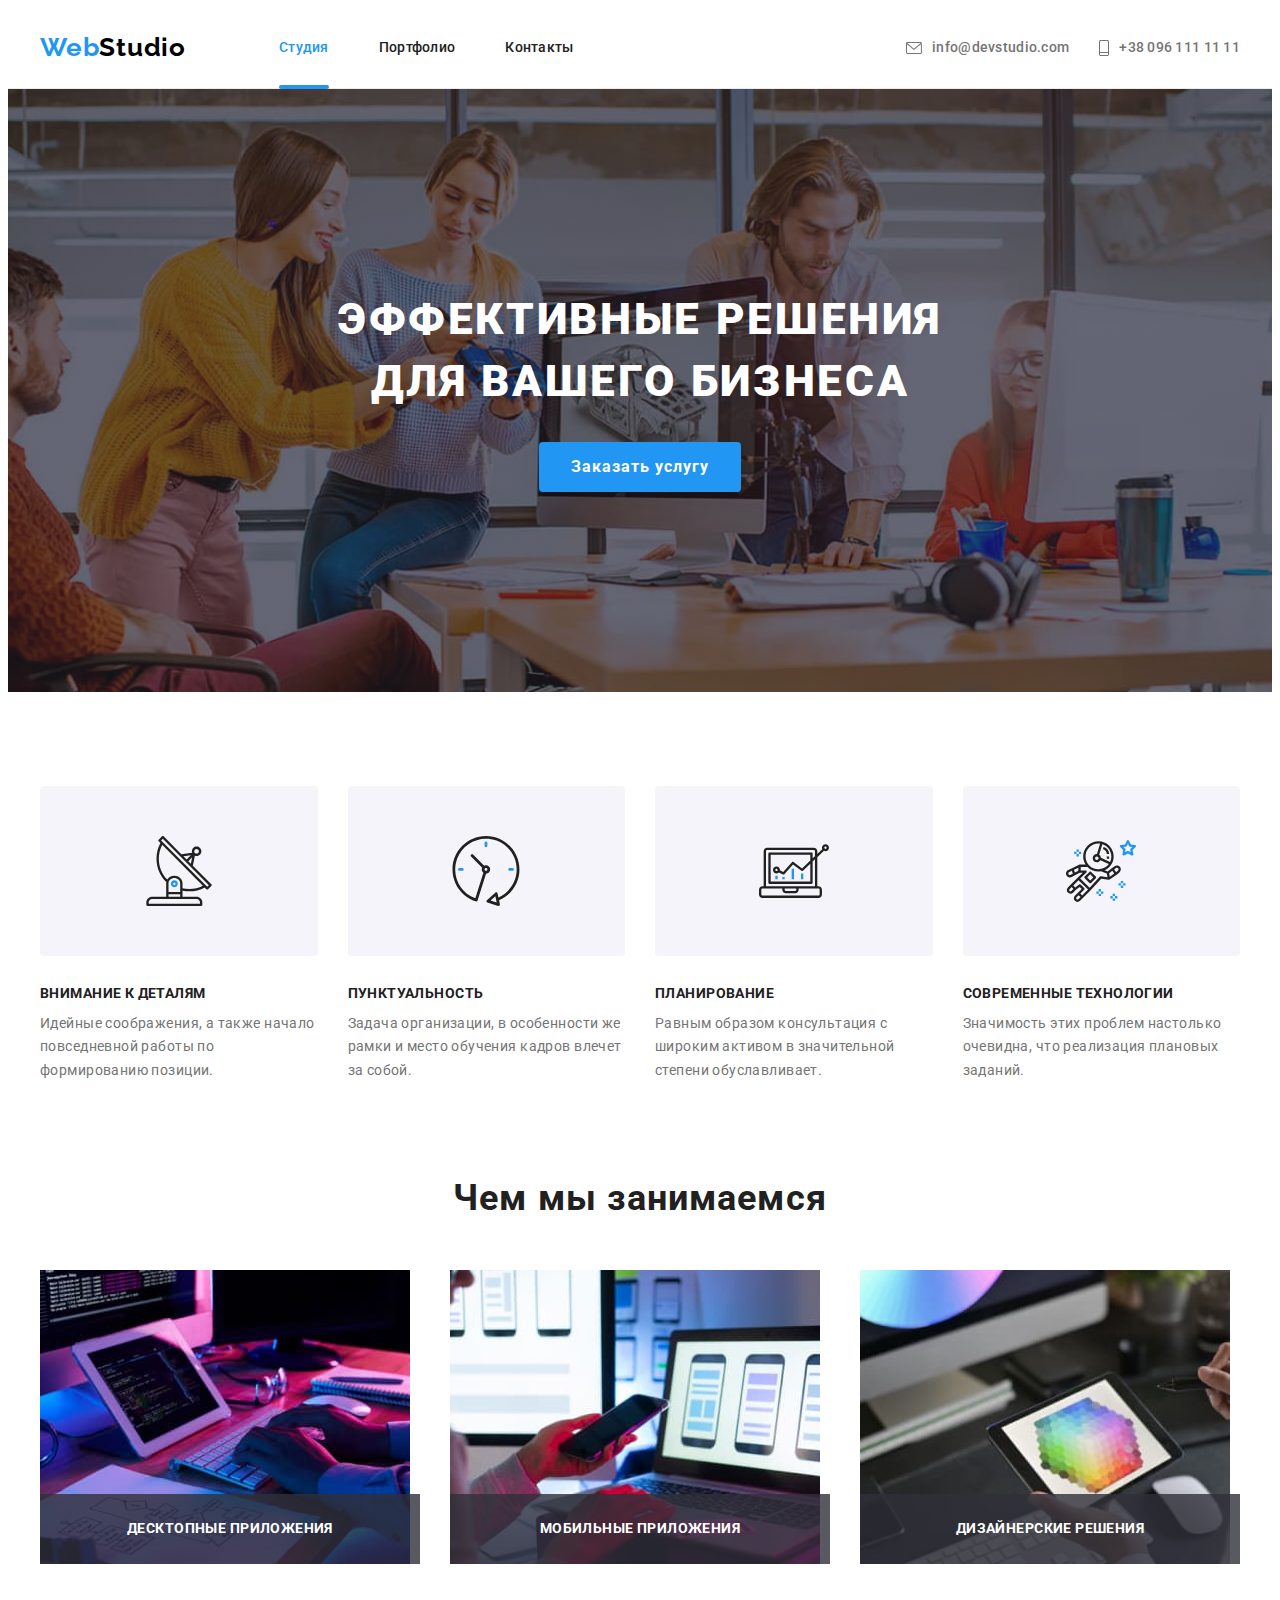
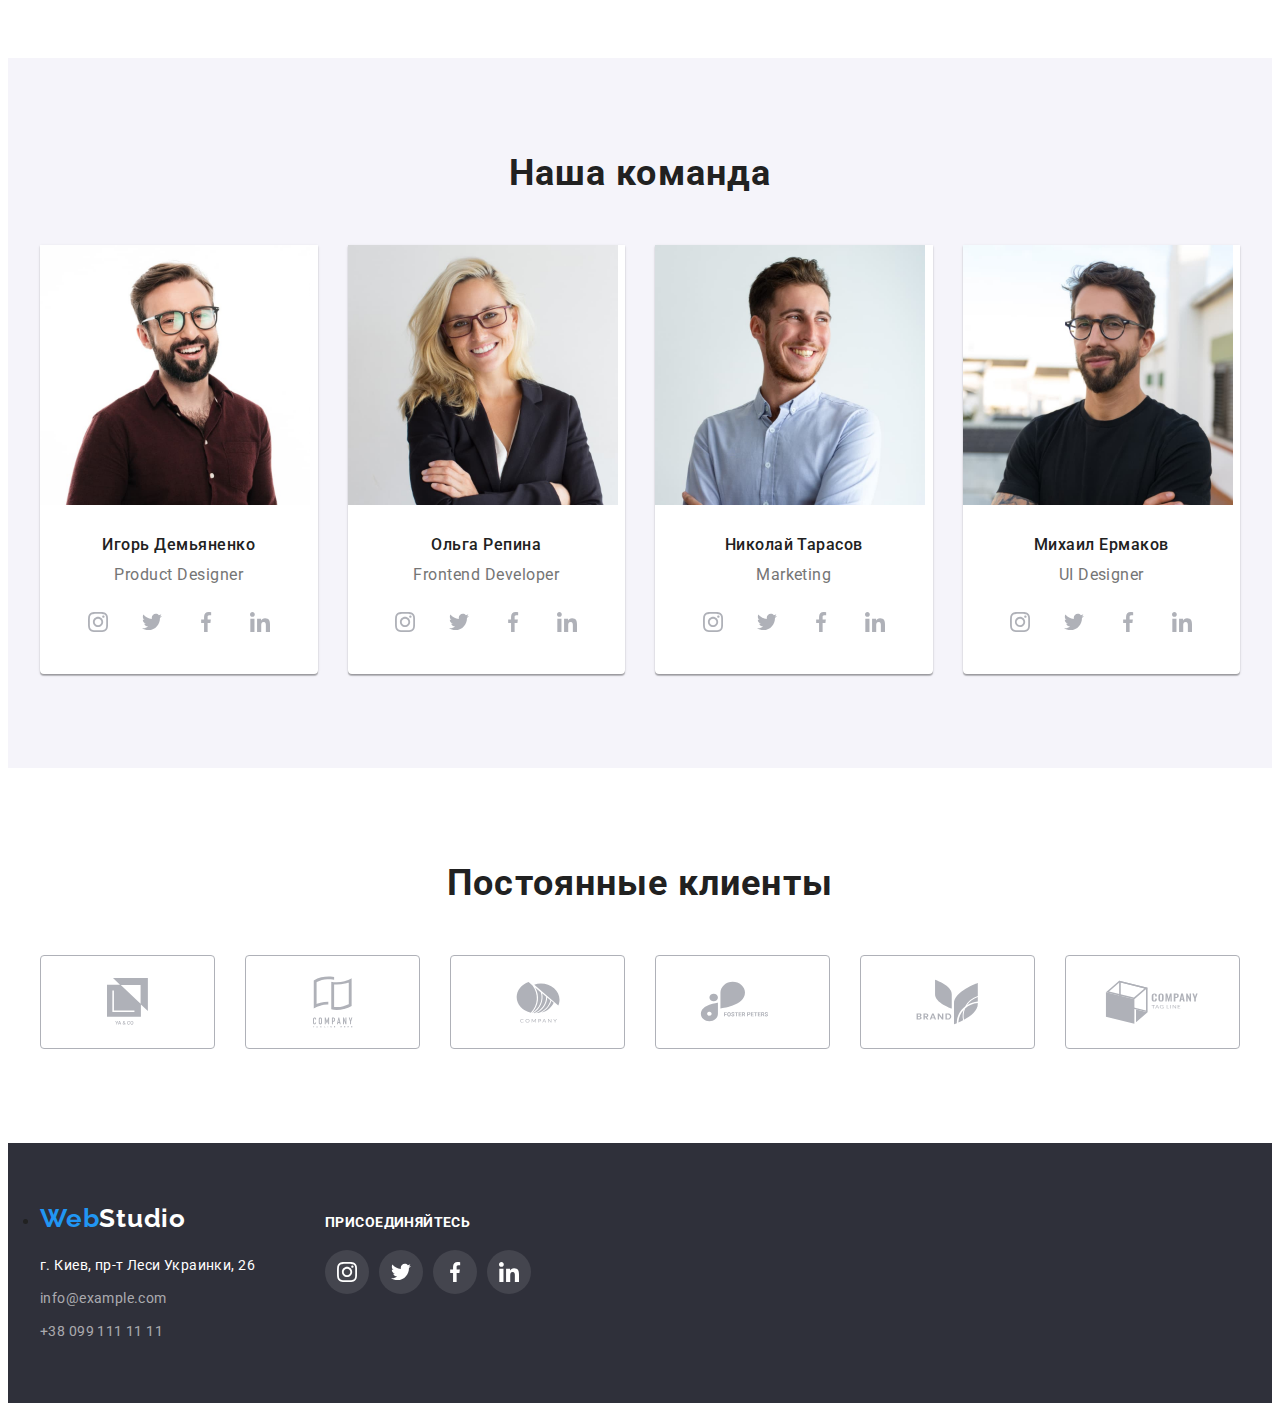
==== index.html @ 5055555a "Add files from hw5" ====
<!DOCTYPE html>
<html lang="ru">
  <head>
    <meta charset="UTF-8" />
    <meta http-equiv="X-UA-Compatible" content="IE=edge" />
    <meta name="viewport" content="width=device-width, initial-scale=1.0" />
    <link rel="preconnect" href="https://fonts.googleapis.com" />
    <link rel="preconnect" href="https://fonts.gstatic.com" crossorigin />
    <link
      href="https://fonts.googleapis.com/css2?family=Raleway:wght@700&family=Roboto:wght@400;500;700;900&display=swap"
      rel="stylesheet"
    />
    <title>Web Studio</title>
    <link
      rel="stylesheet"
      href="https://cdnjs.cloudflare.com/ajax/libs/modern-normalize/1.1.0/modern-normalize.min.css"
      integrity="sha512-wpPYUAdjBVSE4KJnH1VR1HeZfpl1ub8YT/NKx4PuQ5NmX2tKuGu6U/JRp5y+Y8XG2tV+wKQpNHVUX03MfMFn9Q=="
      crossorigin="anonymous"
      referrerpolicy="no-referrer"
    />
    <link rel="stylesheet" href="./css/reset.css" />
    <link rel="stylesheet" href="./css/styles.css" />
  </head>
  <body>
    <header class="header border">
      <div class="container">
        <nav class="header-nav">
          <a href="/" lang="en" class="header-logo"> <span class="logo-accent">Web</span>Studio</a>
          <ul class="nav-list list">
            <li class="nav-item"><a class="link active-page" href="/">Студия</a></li>
            <li class="nav-item"><a class="link" href="./portfolio.html">Портфолио</a></li>
            <li class="nav-item"><a class="link" href="#contacts">Контакты</a></li>
          </ul>
        </nav>
        <ul class="header-contacts">
          <li class="contacts-item">
            <a class="header-mail link" href="mailto:info@devstudio.com">
              <svg class="header-icon" width="16" height="12">
                <use href="./images/icons.svg#icon-envelope"></use>
              </svg>
              info@devstudio.com
            </a>
          </li>
          <li class="contacts-item">
            <a class="header-tel link" href="tel:+380961111111">
              <svg class="header-icon" width="10" height="16">
                <use href="./images/icons.svg#icon-phone"></use>
              </svg>
              +38 096 111 11 11
            </a>
          </li>
        </ul>
      </div>
    </header>
    <main>
      <!--Hero-->
      <section class="hero">
        <div class="hero-content">
          <h1 class="primary-title">Эффективные решения для вашего бизнеса</h1>
          <button type="button" class="order-button" data-modal-open>Заказать услугу</button>
        </div>
      </section>
      <!--Benefits-->
      <section class="benefits">
        <div class="container">
          <h2 class="visually-hidden">Преимущества</h2>
          <ul class="benefits-list list">
            <li class="benefits-item">
              <div class="benefits-icon-box">
                <svg class="benefits-icon" width="70" height="70">
                  <use href="./images/icons.svg#icon-antenna"></use>
                </svg>
              </div>
              <h3 class="sub-title">Внимание к деталям</h3>
              <p class="text">
                Идейные соображения, а также начало повседневной работы по формированию позиции.
              </p>
            </li>
            <li class="benefits-item">
              <div class="benefits-icon-box">
                <svg class="benefits-icon" width="70" height="70">
                  <use href="./images/icons.svg#icon-clock"></use>
                </svg>
              </div>
              <h3 class="sub-title">Пунктуальность</h3>
              <p class="text">
                Задача организации, в особенности же рамки и место обучения кадров влечет за собой.
              </p>
            </li>
            <li class="benefits-item">
              <div class="benefits-icon-box">
                <svg class="benefits-icon" width="70" height="70">
                  <use href="./images/icons.svg#icon-laptop"></use>
                </svg>
              </div>
              <h3 class="sub-title">Планирование</h3>
              <p class="text">
                Равным образом консультация с широким активом в значительной степени обуславливает.
              </p>
            </li>
            <li class="benefits-item">
              <div class="benefits-icon-box">
                <svg class="benefits-icon" width="70" height="70">
                  <use href="./images/icons.svg#icon-astronaut"></use>
                </svg>
              </div>
              <h3 class="sub-title">Современные технологии</h3>
              <p class="text">
                Значимость этих проблем настолько очевидна, что реализация плановых заданий.
              </p>
            </li>
          </ul>
        </div>
      </section>
      <!--What we do-->
      <section class="works section">
        <div class="container">
          <h2 class="title">Чем мы занимаемся</h2>
          <ul class="works-list list">
            <li class="works-item">
              <img src="./images/do1.jpg" alt="Вэб-сайты.jpg" width="370" height="294" />
              <div class="works-text-wrapper">
                <p class="works-text">Десктопные приложения</p>
              </div>
            </li>
            <li class="works-item">
              <img src="./images/do2.jpg" alt="Мобильные приложения.jpg" width="370" height="294" />
              <div class="works-text-wrapper">
                <p class="works-text">Мобильные приложения</p>
              </div>
            </li>
            <li class="works-item">
              <img
                src="./images/do3.jpg"
                alt="Приложения для планшетов.jpg"
                width="370"
                height="294"
              />
              <div class="works-text-wrapper">
                <p class="works-text">Дизайнерские решения</p>
              </div>
            </li>
          </ul>
        </div>
      </section>
      <!--Team-->
      <section class="team section">
        <div class="container">
          <h2 class="title">Наша команда</h2>
          <ul class="team-list list">
            <li class="team-item">
              <img
                src="./images/team1-id.jpg"
                alt="Фото Игоря Демьяненко"
                width="270"
                height="260"
              />
              <div class="team-descr">
                <h3 class="team-name">Игорь Демьяненко</h3>
                <p class="team-text" lang="en">Product Designer</p>
                <ul class="team-soc-list list">
                  <li class="team-soc-item">
                    <a href="" class="team-soc-link link">
                      <svg class="team-soc-icon" width="20" height="20">
                        <use href="./images/icons.svg#icon-instagram"></use>
                      </svg>
                    </a>
                  </li>
                  <li class="team-soc-item">
                    <a href="" class="team-soc-link link">
                      <svg class="team-soc-icon" width="20" height="20">
                        <use href="./images/icons.svg#icon-twitter"></use>
                      </svg>
                    </a>
                  </li>
                  <li class="team-soc-item">
                    <a href="" class="team-soc-link link">
                      <svg class="team-soc-icon" width="20" height="20">
                        <use href="./images/icons.svg#icon-facebook"></use>
                      </svg>
                    </a>
                  </li>
                  <li class="team-soc-item">
                    <a href="" class="team-soc-link link">
                      <svg class="team-soc-icon" width="20" height="20">
                        <use href="./images/icons.svg#icon-linkedin"></use>
                      </svg>
                    </a>
                  </li>
                </ul>
              </div>
            </li>
            <li class="team-item">
              <img src="./images/team2-or.jpg" alt="Фото Ольги Репиной" width="270" height="260" />
              <div class="team-descr">
                <h3 class="team-name">Ольга Репина</h3>
                <p class="team-text" lang="en">Frontend Developer</p>
                <ul class="team-soc-list list">
                  <li class="team-soc-item">
                    <a href="" class="team-soc-link link">
                      <svg class="team-soc-icon" width="20" height="20">
                        <use href="./images/icons.svg#icon-instagram"></use>
                      </svg>
                    </a>
                  </li>
                  <li class="team-soc-item">
                    <a href="" class="team-soc-link link">
                      <svg class="team-soc-icon" width="20" height="20">
                        <use href="./images/icons.svg#icon-twitter"></use>
                      </svg>
                    </a>
                  </li>
                  <li class="team-soc-item">
                    <a href="" class="team-soc-link link">
                      <svg class="team-soc-icon" width="20" height="20">
                        <use href="./images/icons.svg#icon-facebook"></use>
                      </svg>
                    </a>
                  </li>
                  <li class="team-soc-item">
                    <a href="" class="team-soc-link link">
                      <svg class="team-soc-icon" width="20" height="20">
                        <use href="./images/icons.svg#icon-linkedin"></use>
                      </svg>
                    </a>
                  </li>
                </ul>
              </div>
            </li>
            <li class="team-item">
              <img
                src="./images/team3-nt.jpg"
                alt="Фото Николая Тарасова"
                width="270"
                height="260"
              />
              <div class="team-descr">
                <h3 class="team-name">Николай Тарасов</h3>
                <p class="team-text" lang="en">Marketing</p>
                <ul class="team-soc-list list">
                  <li class="team-soc-item">
                    <a href="" class="team-soc-link link">
                      <svg class="team-soc-icon" width="20" height="20">
                        <use href="./images/icons.svg#icon-instagram"></use>
                      </svg>
                    </a>
                  </li>
                  <li class="team-soc-item">
                    <a href="" class="team-soc-link link">
                      <svg class="team-soc-icon" width="20" height="20">
                        <use href="./images/icons.svg#icon-twitter"></use>
                      </svg>
                    </a>
                  </li>
                  <li class="team-soc-item">
                    <a href="" class="team-soc-link link">
                      <svg class="team-soc-icon" width="20" height="20">
                        <use href="./images/icons.svg#icon-facebook"></use>
                      </svg>
                    </a>
                  </li>
                  <li class="team-soc-item">
                    <a href="" class="team-soc-link link">
                      <svg class="team-soc-icon" width="20" height="20">
                        <use href="./images/icons.svg#icon-linkedin"></use>
                      </svg>
                    </a>
                  </li>
                </ul>
              </div>
            </li>
            <li class="team-item">
              <img
                src="./images/team4-me.jpg"
                alt="Фото Михаила Ермакова"
                width="270"
                height="260"
              />
              <div class="team-descr">
                <h3 class="team-name">Михаил Ермаков</h3>
                <p class="team-text" lang="en">UI Designer</p>
                <ul class="team-soc-list list">
                  <li class="team-soc-item">
                    <a href="" class="team-soc-link link">
                      <svg class="team-soc-icon" width="20" height="20">
                        <use href="./images/icons.svg#icon-instagram"></use>
                      </svg>
                    </a>
                  </li>
                  <li class="team-soc-item">
                    <a href="" class="team-soc-link link">
                      <svg class="team-soc-icon" width="20" height="20">
                        <use href="./images/icons.svg#icon-twitter"></use>
                      </svg>
                    </a>
                  </li>
                  <li class="team-soc-item">
                    <a href="" class="team-soc-link link">
                      <svg class="team-soc-icon" width="20" height="20">
                        <use href="./images/icons.svg#icon-facebook"></use>
                      </svg>
                    </a>
                  </li>
                  <li class="team-soc-item">
                    <a href="" class="team-soc-link link">
                      <svg class="team-soc-icon" width="20" height="20">
                        <use href="./images/icons.svg#icon-linkedin"></use>
                      </svg>
                    </a>
                  </li>
                </ul>
              </div>
            </li>
          </ul>
        </div>
      </section>
      <!--Clients-->
      <section class="clients section">
        <div class="container">
          <h2 class="title">Постоянные клиенты</h2>
          <ul class="clients-list list">
            <li class="client-item">
              <a href="" class="client-link link">
                <svg class="client-icon" width="41" height="47">
                  <use href="./images/icons.svg#icon-company1"></use>
                </svg>
              </a>
            </li>
            <li class="client-item">
              <a href="" class="client-link link">
                <svg class="client-icon" width="40" height="52">
                  <use href="./images/icons.svg#icon-company2"></use>
                </svg>
              </a>
            </li>
            <li class="client-item">
              <a href="" class="client-link link">
                <svg class="client-icon" width="44" height="42">
                  <use href="./images/icons.svg#icon-company3"></use>
                </svg>
              </a>
            </li>
            <li class="client-item">
              <a href="" class="client-link link">
                <svg class="client-icon" width="85" height="41">
                  <use href="./images/icons.svg#icon-company4"></use>
                </svg>
              </a>
            </li>
            <li class="client-item">
              <a href="" class="client-link link">
                <svg class="client-icon" width="63" height="46">
                  <use href="./images/icons.svg#icon-company5"></use>
                </svg>
              </a>
            </li>
            <li class="client-item">
              <a href="" class="client-link link">
                <svg class="client-icon" width="94" height="44">
                  <use href="./images/icons.svg#icon-company6"></use>
                </svg>
              </a>
            </li>
          </ul>
        </div>
      </section>
    </main>
    <!--Footer-->
    <footer class="footer">
      <div class="container">
        <ul class="footer-blocks">
          <li class="footer-contacts">
            <h2 class="visually-hidden">Контакты</h2>
            <address id="contacts">
              <a class="footer-logo link" href="/" lang="en">
                <span class="logo-accent">Web</span>Studio
              </a>
              <ul class="contacts-list list">
                <li class="footer-contacts-item">
                  <a
                    href="https://www.google.com/maps/place/%D0%B1%D1%83%D0%BB.+%D0%9B%D0%B5%D1%81%D0%B8+%D0%A3%D0%BA%D1%80%D0%B0%D0%B8%D0%BD%D0%BA%D0%B8,+26,+%D0%9A%D0%B8%D0%B5%D0%B2,+%D0%A3%D0%BA%D1%80%D0%B0%D0%B8%D0%BD%D0%B0,+02000/"
                    target="_blank"
                    class="address link"
                    >г. Киев, пр-т Леси Украинки, 26
                  </a>
                </li>
                <li class="footer-contacts-item">
                  <a href="mailto:info@example.com" class="footer-tel link">info@example.com</a>
                </li>
                <li class="footer-contacts-item">
                  <a href="tel:+380991111111" class="footer-tel link">+38 099 111 11 11</a>
                </li>
              </ul>
            </address>
          </li>
          <li class="footer-soc">
            <h3 class="footer-sub-title">Присоединяйтесь</h3>
            <ul class="footer-soc-list list">
              <li class="footer-soc-item">
                <a href="" class="footer-soc-link link">
                  <svg class="footer-soc-icon" width="20" height="20">
                    <use href="./images/icons.svg#icon-instagram"></use>
                  </svg>
                </a>
              </li>
              <li class="footer-soc-item">
                <a href="" class="footer-soc-link link">
                  <svg class="footer-soc-icon" width="20" height="20">
                    <use href="./images/icons.svg#icon-twitter"></use>
                  </svg>
                </a>
              </li>
              <li class="footer-soc-item">
                <a href="" class="footer-soc-link link">
                  <svg class="footer-soc-icon" width="20" height="20">
                    <use href="./images/icons.svg#icon-facebook"></use>
                  </svg>
                </a>
              </li>
              <li class="footer-soc-item">
                <a href="" class="footer-soc-link link">
                  <svg class="footer-soc-icon" width="20" height="20">
                    <use href="./images/icons.svg#icon-linkedin"></use>
                  </svg>
                </a>
              </li>
            </ul>
          </li>
        </ul>
      </div>
    </footer>
    <!--Modal order-->
    <div class="backdrop is-hidden" data-modal>
      <div class="modal">
        <button type="button" class="modal-close-btn" data-modal-close>
          <svg class="icon-close" width="18" height="18">
            <use href="./images/icons.svg#icon-close"></use>
          </svg>
        </button>
      </div>
    </div>
    <script src="./js/modal.js"></script>
  </body>
</html>
---- css/styles.css ----
/*Primary text color #212121 */
/*Secondary text color #757575 */
/*background color #FFFFFF */
/*accent color #2196F3 */
/*secondary background color #F5F4FA*/

:root {
  --primary-text-color: #212121;
  --text-color: #757575;
  --accent-color: #2196f3;
  --primary-white-color: #ffffff;
}

body {
  font-family: 'Roboto', Verdana, sans-serif;
  background-color: var(--primary-white-color);
  color: var(--primary-text-color);
}

img {
  display: block;
  max-width: 100%;
}

.visually-hidden {
  position: absolute;
  width: 1px;
  height: 1px;
  margin: -1px;
  border: 0;
  padding: 0;
  white-space: nowrap;
  clip-path: inset(100%);
  clip: rect(0 0 0 0);
  overflow: hidden;
}

.container {
  width: 1200px;
  padding: 0 15px;
  margin: 0 auto;
  /*outline: 1px solid tomato;*/
}

.section {
  padding: 94px 0px;
}

/*Site navigation*/

.list,
.header-contacts {
  list-style: none;
}

.link {
  text-decoration: none;
  color: var(--primary-text-color);
  transition: color 250ms cubic-bezier(0.4, 0, 0.2, 1);
}

.link:hover,
.link:focus {
  color: var(--accent-color);
}

.header-logo {
  color: #000000;

  font-family: 'Raleway', Verdana, sans-serif;
  font-weight: 700;
  font-size: 26px;
  line-height: 1.2;
  letter-spacing: 0.03em;
  text-decoration: none;

  margin-right: 93px;
}

.logo-accent {
  color: var(--accent-color);

  font-family: 'Raleway', Verdana, sans-serif;
  font-weight: 700;
  font-size: 26px;
  line-height: 1.2;
  letter-spacing: 0.03em;
}

.header-nav {
  color: var(--primary-text-color);

  font-weight: 500;
  font-size: 14px;
  line-height: 1.1;
  letter-spacing: 0.02em;

  display: flex;
  align-items: center;
}

.nav-list {
  display: flex;
}

.nav-item,
.contacts-item {
  display: block;
  padding-top: 32px;
  padding-bottom: 32px;
}

.nav-item:not(:last-child) {
  margin-right: 50px;
  position: relative;
}

.header-contacts {
  color: var(--text-color);

  font-weight: 500;
  font-size: 14px;
  line-height: 1.1;
  letter-spacing: 0.02em;

  display: flex;
  margin-left: auto;
  align-items: center;
}

.header-mail,
.header-tel {
  color: var(--text-color);
  display: flex;
  align-items: center;
  width: 100%;
  height: 100%;
}

.header-icon {
  margin-right: 10px;
  fill: currentColor;
}

.header-mail:hover,
.header-mail:focus {
  color: var(--accent-color);
}

.contacts-item:not(:last-child) {
  margin-right: 30px;
}

.header .container {
  display: flex;
  align-items: center;
}

.active-page {
  color: var(--accent-color);
}

.active-page::after {
  content: '';
  display: block;
  position: absolute;
  width: 100%;
  height: 4px;
  top: 77px;

  background: #2196f3;
  border-radius: 2px;
}

.border {
  border-bottom: 1px solid #ececec;
}

/*Hero*/

.hero {
  text-align: center;
}

.hero-content {
  background-color: #2f303a;
  background-image: linear-gradient(rgba(47, 48, 58, 0.4), rgba(47, 48, 58, 0.4)),
    url(../images/hero.jpg);
  background-repeat: no-repeat;
  background-position: center;
  background-size: cover;

  max-width: 1600px;
  padding: 200px 0;
  margin: 0 auto;
}

.primary-title {
  color: var(--primary-white-color);

  font-weight: 900;
  font-size: 44px;
  line-height: 1.4;
  letter-spacing: 0.06em;
  text-transform: uppercase;

  max-width: 696px;
  margin: 0 auto;
  margin-bottom: 30px;
}

.order-button {
  color: var(--primary-white-color);
  background: var(--accent-color);
  box-shadow: 0px 4px 4px rgba(0, 0, 0, 0.15);
  transition: background 250ms cubic-bezier(0.4, 0, 0.2, 1);

  font-family: 'Roboto', Verdana, sans-serif;
  font-weight: 700;
  font-size: 16px;
  line-height: 1.8;
  letter-spacing: 0.06em;
  cursor: pointer;

  display: inline-block;
  min-width: 200px;
  min-height: 50px;
  padding: 10px 32px;
  border: none;
  border-radius: 4px;
}

.order-button:hover,
.order-button:focus {
  background: #188ce8;
}

/*Benefits*/

.benefits {
  padding-top: 94px;
}

.benefits-list {
  display: flex;
}

.benefits-item {
  flex-basis: calc((100% - 90px) / 4);
}

.benefits-item:not(:last-child) {
  margin-right: 30px;
}

/*.benefits-item::before {
  content: '';
  display: block;
  height: 120px;
  margin-bottom: 30px;
  background-color: #f5f4fa;
  background-repeat: no-repeat;
  background-position: center;
  border-radius: 4px;
}

.benefits-item:nth-child(1)::before {
  background-image: url(../images/antenna\ 1.svg);
}

.benefits-item:nth-child(2)::before {
  background-image: url(../images/clock\ 1.svg);
}

.benefits-item:nth-child(3)::before {
  background-image: url(../images/laptop1.svg);
}

.benefits-item:nth-child(4)::before {
  background-image: url(../images/astronaut\ 1.svg);
}*/

.benefits-icon-box {
  background-color: #f5f4fa;

  display: flex;
  align-items: center;
  justify-content: center;
  height: 120px;
  border-radius: 4px;
  margin-bottom: 30px;
  padding: 25px 100px;
}

.sub-title {
  font-weight: 700;
  font-size: 14px;
  line-height: 1.1;
  letter-spacing: 0.03em;
  text-transform: uppercase;

  margin-bottom: 10px;
}

.text {
  color: var(--text-color);

  font-size: 14px;
  line-height: 1.7;
  letter-spacing: 0.03em;
}

/*What we do*/

.title {
  font-weight: 700;
  font-size: 36px;
  line-height: 1.2;
  letter-spacing: 0.03em;
  text-align: center;

  margin: 0 auto 50px;
}

.works-list {
  display: flex;
  flex-wrap: wrap;
  gap: 30px;
  padding: 0px;
}

.works-item {
  position: relative;
  flex-basis: calc((100% - 60px) / 3);
}

.works-text-wrapper {
  position: absolute;
  bottom: 0px;
  display: flex;
  justify-content: center;
  align-items: center;

  background: rgba(47, 48, 58, 0.8);
  width: 100%;
  min-height: 70px;
}

.works-text {
  color: #fff;

  font-weight: 700;
  font-size: 14px;
  line-height: 1.14;
  text-align: center;
  letter-spacing: 0.03em;
  text-transform: uppercase;
}

/*Team*/

.team {
  background-color: #f5f4fa;

  display: flex;
}

.team-list {
  display: flex;
  flex-wrap: wrap;
  gap: 30px;
  padding: 0px;
}

.team-item {
  background: #ffffff;

  text-align: center;

  border: none;
  border-radius: 0px 0px 4px 4px;
  box-shadow: 0px 1px 3px rgba(0, 0, 0, 0.12), 0px 1px 1px rgba(0, 0, 0, 0.14),
    0px 2px 1px rgba(0, 0, 0, 0.2);

  flex-basis: calc((100% - 90px) / 4);
}

.team-descr {
  padding: 30px 0px;
}

.team-name {
  font-weight: 500;
  font-size: 16px;
  line-height: 1.2;
  letter-spacing: 0.03em;

  margin-bottom: 10px;
}

.team-text {
  color: var(--text-color);

  font-size: 16px;
  line-height: 1.2;
  letter-spacing: 0.03em;
  margin-bottom: 16px;
}

.team-soc-list {
  display: flex;
  justify-content: center;
}

.team-soc-item {
  margin-right: 10px;
}

.team-soc-item:last-child {
  margin-right: 0px;
}

.team-soc-link {
  display: flex;
  align-items: center;
  justify-content: center;
  width: 44px;
  height: 44px;
  border-radius: 50%;
  color: #afb1b8;
  transition: background 250ms cubic-bezier(0.4, 0, 0.2, 1),
    color 250ms cubic-bezier(0.4, 0, 0.2, 1);
}

.team-soc-link:hover,
.team-soc-link:focus {
  background-color: var(--accent-color);
  color: var(--primary-white-color);
}

/*.team-soc-link:hover .team-soc-icon,
.team-soc-link:focus .team-soc-icon {
  fill: var(--primary-white-color);
}*/

.team-soc-icon {
  fill: currentColor;
}

/*Clients*/

.clients-list {
  display: flex;
  flex-wrap: wrap;
  justify-content: center;
  gap: 30px;
}

.client-item {
  box-sizing: border-box;
  display: flex;
  flex-basis: calc((100% - 150px) / 6);
}

.client-link {
  display: flex;
  align-items: center;
  justify-content: center;
  width: 100%;
  height: 92px;
  color: #afb1b8;
  border: 1px solid #afb1b8;
  border-radius: 4px;
  transition: color 250ms cubic-bezier(0.4, 0, 0.2, 1), border 250ms cubic-bezier(0.4, 0, 0.2, 1);
}

.client-link:hover,
.client-link:focus {
  color: var(--accent-color);
  border: 1px solid var(--accent-color);
}

.client-icon {
  fill: currentColor;
}

/*Footer*/

.footer {
  background-color: #2f303a;
  padding: 60px 0;
}

.footer-blocks {
  display: flex;
  align-items: baseline;
}

.footer-logo,
.address,
.footer-tel {
  text-decoration: none;
  font-style: normal;
}

.footer-logo {
  color: var(--primary-white-color);

  font-family: 'Raleway', Verdana, sans-serif;
  font-weight: 700;
  font-size: 26px;
  line-height: 1.2;
  letter-spacing: 0.03em;

  display: block;
  margin-bottom: 20px;
}

.address,
.footer-tel {
  color: var(--primary-white-color);

  font-size: 14px;
  line-height: 1.7;
  letter-spacing: 0.03em;
}

.footer-tel {
  color: rgba(255, 255, 255, 0.6);
}

.footer-contacts-item:not(:last-child) {
  margin-bottom: 9px;
}

.footer-soc {
  display: block;
  margin-left: 70px;
}

.footer-sub-title {
  color: var(--primary-white-color);

  font-weight: 700;
  font-size: 14px;
  line-height: 1.1;
  letter-spacing: 0.03em;
  text-transform: uppercase;

  margin-bottom: 20px;
}

.footer-soc-list {
  display: flex;
}

.footer-soc-item {
  width: 44px;
  height: 44px;
  margin-right: 10px;
}

.footer-soc-item:last-child {
  margin-right: 0px;
}

.footer-soc-link {
  display: flex;
  align-items: center;
  justify-content: center;
  width: 100%;
  height: 100%;
  border-radius: 50%;
  background: rgba(255, 255, 255, 0.1);
}

.footer-soc-link:hover,
.footer-soc-link:focus {
  background: var(--accent-color);
  transition: background 250ms cubic-bezier(0.4, 0, 0.2, 1);
}

.footer-soc-icon {
  fill: var(--primary-white-color);
}

/*--------------------------PORTFOLIO PAGE--------------------------*/

/*Filter*/

.filter {
  display: flex;
  justify-content: center;
  margin-bottom: 50px;
}

.filter-btn {
  color: var(--primary-text-color);
  background: #f5f4fa;
  transition: color 250ms cubic-bezier(0.4, 0, 0.2, 1),
    background 250ms cubic-bezier(0.4, 0, 0.2, 1), box-shadow 250ms cubic-bezier(0.4, 0, 0.2, 1);

  font-family: 'Roboto', Verdana, sans-serif;
  font-weight: 500;
  font-size: 16px;
  line-height: 1.6;
  letter-spacing: 0.03em;
  text-align: center;

  display: inline-block;
  padding: 6px 22px;
  border: none;
  border-radius: 4px;
}

.filter-item:not(:last-child) {
  margin-right: 8px;
}

.filter-btn:hover,
.filter-btn:focus {
  color: var(--primary-white-color);
  background: var(--accent-color);
  box-shadow: 0px 3px 1px rgba(0, 0, 0, 0.1), 0px 1px 2px rgba(0, 0, 0, 0.08),
    0px 2px 2px rgba(0, 0, 0, 0.12);
  cursor: pointer;
}

/*Portfolio*/

.portfolio-list {
  display: flex;
  flex-wrap: wrap;
  gap: 30px;
}

.portfolio-item {
  background: #ffffff;

  box-sizing: border-box;
  display: flex;
  flex-basis: calc((100% - 60px) / 3);
}

.portfolio-link:hover .portfolio-top-text,
.portfolio-link:focus .portfolio-top-text {
  transform: translateY(0%);
  margin: 0;
}

.portfolio-link {
  text-decoration: none;
  font-style: normal;
  transition: box-shadow 250ms cubic-bezier(0.4, 0, 0.2, 1);
}

.portfolio-link:hover,
.portfolio-link:focus {
  box-shadow: 0px 1px 1px rgba(0, 0, 0, 0.12), 0px 4px 4px rgba(0, 0, 0, 0.06),
    1px 4px 6px rgba(0, 0, 0, 0.16);
}

.portfolio-descr {
  border: 1px solid #eeeeee;
  border-top: none;
  padding: 20px 24px;
}

.portfolio-header {
  color: var(--primary-text-color);

  font-size: 18px;
  line-height: 2;
  letter-spacing: 0.06em;

  margin-bottom: 4px;
}

.portfolio-text {
  color: var(--text-color);

  font-size: 16px;
  line-height: 1.8;
  letter-spacing: 0.03em;
}

.portfolio-text-wrap {
  position: relative;
  overflow: hidden;
}

.portfolio-top-text {
  position: absolute;
  top: 0;
  transform: translateY(100%);
  transition: transform 250ms cubic-bezier(0.4, 0, 0.2, 1);

  color: #ffffff;
  background-color: rgba(33, 150, 243, 0.9);

  font-size: 18px;
  line-height: 1.56;
  letter-spacing: 0.03em;

  display: flex;
  align-items: center;
  padding-left: 24px;
  padding-right: 24px;
  height: 100%;
  margin-top: 5px;
}

/*Modal*/

.backdrop {
  background-color: rgba(0, 0, 0, 0.2);

  position: fixed;
  top: 0;
  left: 0;
  width: 100%;
  height: 100%;
  transition: opacity 250ms cubic-bezier(0.4, 0, 0.2, 1),
    visibility 250ms cubic-bezier(0.4, 0, 0.2, 1);
}

.backdrop.is-hidden .modal {
  transform: translate(-50%, -50%) scale(0);
}

.modal {
  background-color: #ffffff;

  position: absolute;
  top: 50%;
  left: 50%;
  transform: translate(-50%, -50%) scale(1);
  transition: transform 350ms cubic-bezier(0.4, 0, 0.2, 1);
  width: 528px;
  min-height: 581px;
  box-shadow: 0px 1px 3px rgba(0, 0, 0, 0.12), 0px 1px 1px rgba(0, 0, 0, 0.14),
    0px 2px 1px rgba(0, 0, 0, 0.2);
  border-radius: 4px;
}

.modal-close-btn {
  background: #ffffff;
  border: 1px solid rgba(0, 0, 0, 0.1);
  border-radius: 50%;

  position: absolute;
  top: 8px;
  right: 8px;
  transition: fill 250ms cubic-bezier(0.4, 0, 0.2, 1), box-shadow 250ms cubic-bezier(0.4, 0, 0.2, 1);

  width: 30px;
  height: 30px;
  display: flex;
  justify-content: center;
  align-items: center;
}

.modal-close-btn:hover,
.modal-close-btn:focus {
  cursor: pointer;
  box-shadow: 0px 1px 3px rgba(0, 0, 0, 0.12);
  fill: var(--accent-color);
}

.is-hidden {
  opacity: 0;
  visibility: hidden;
  pointer-events: none;
}
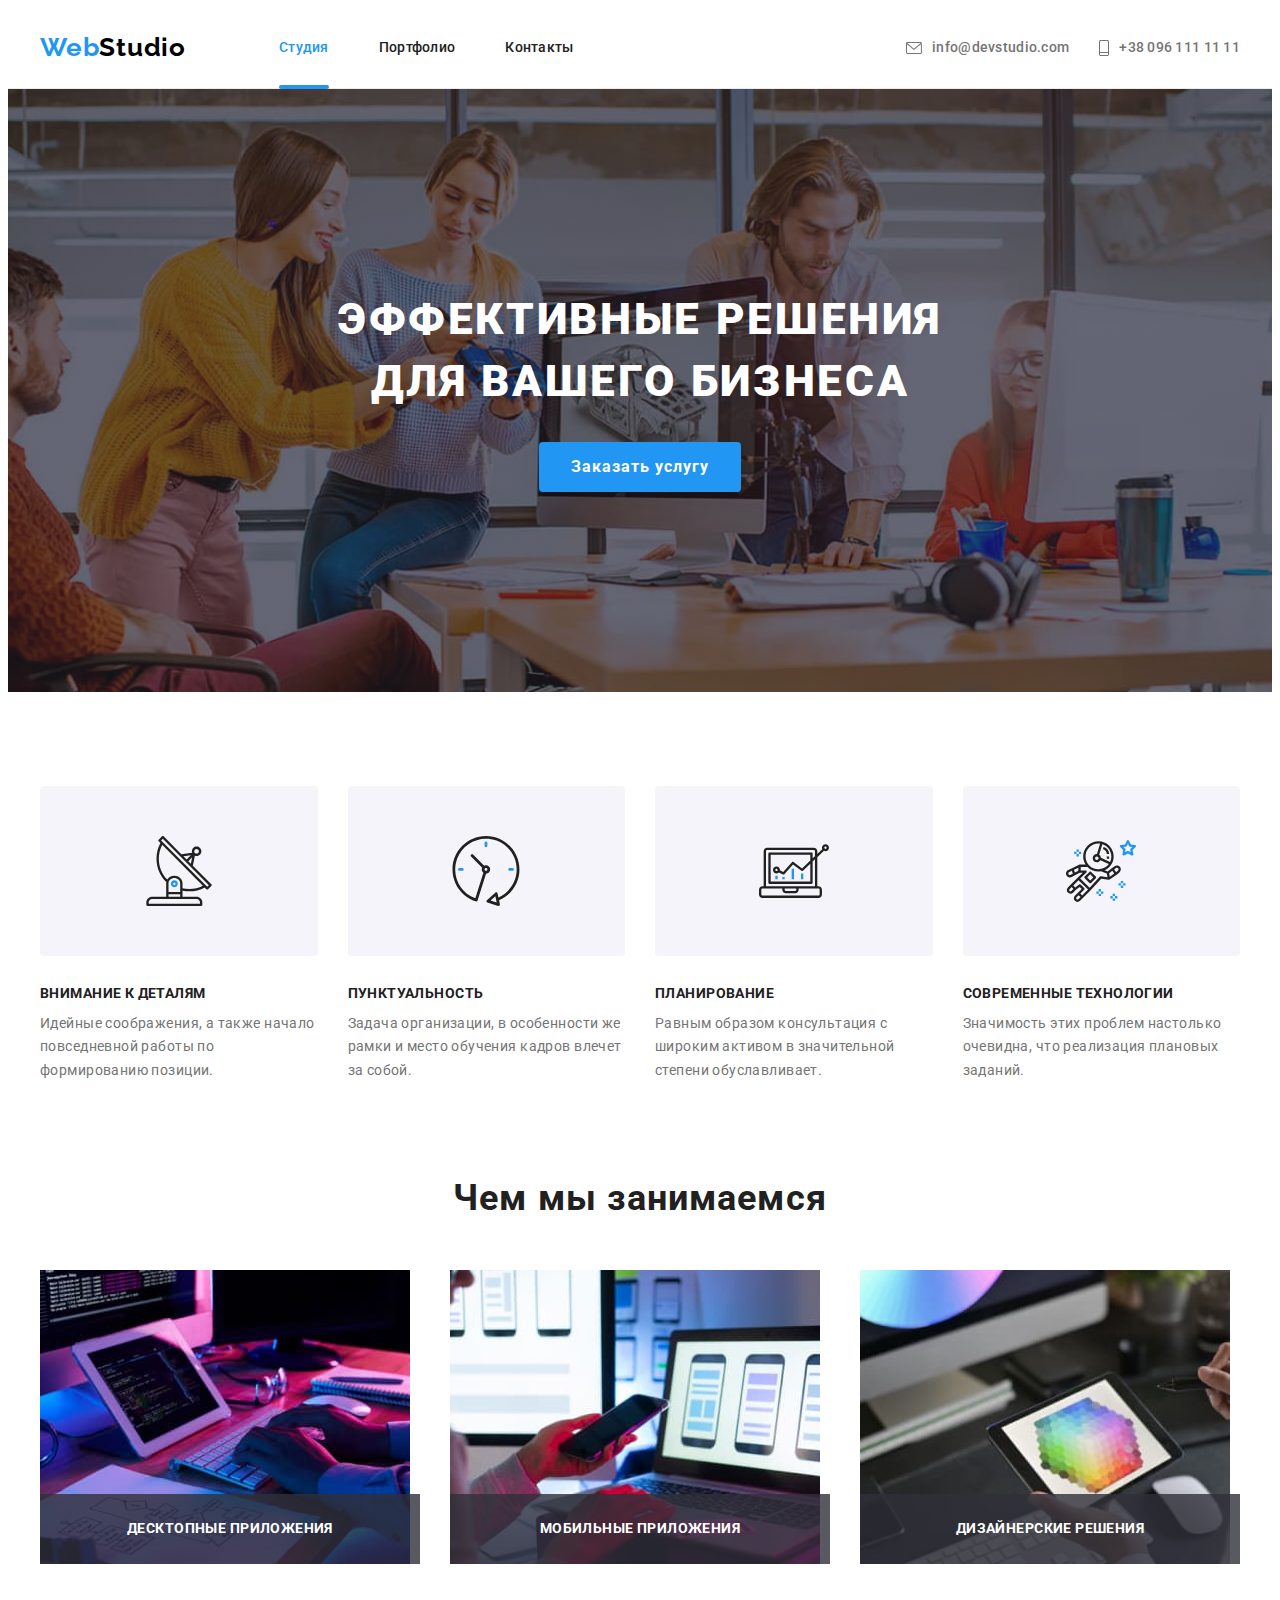
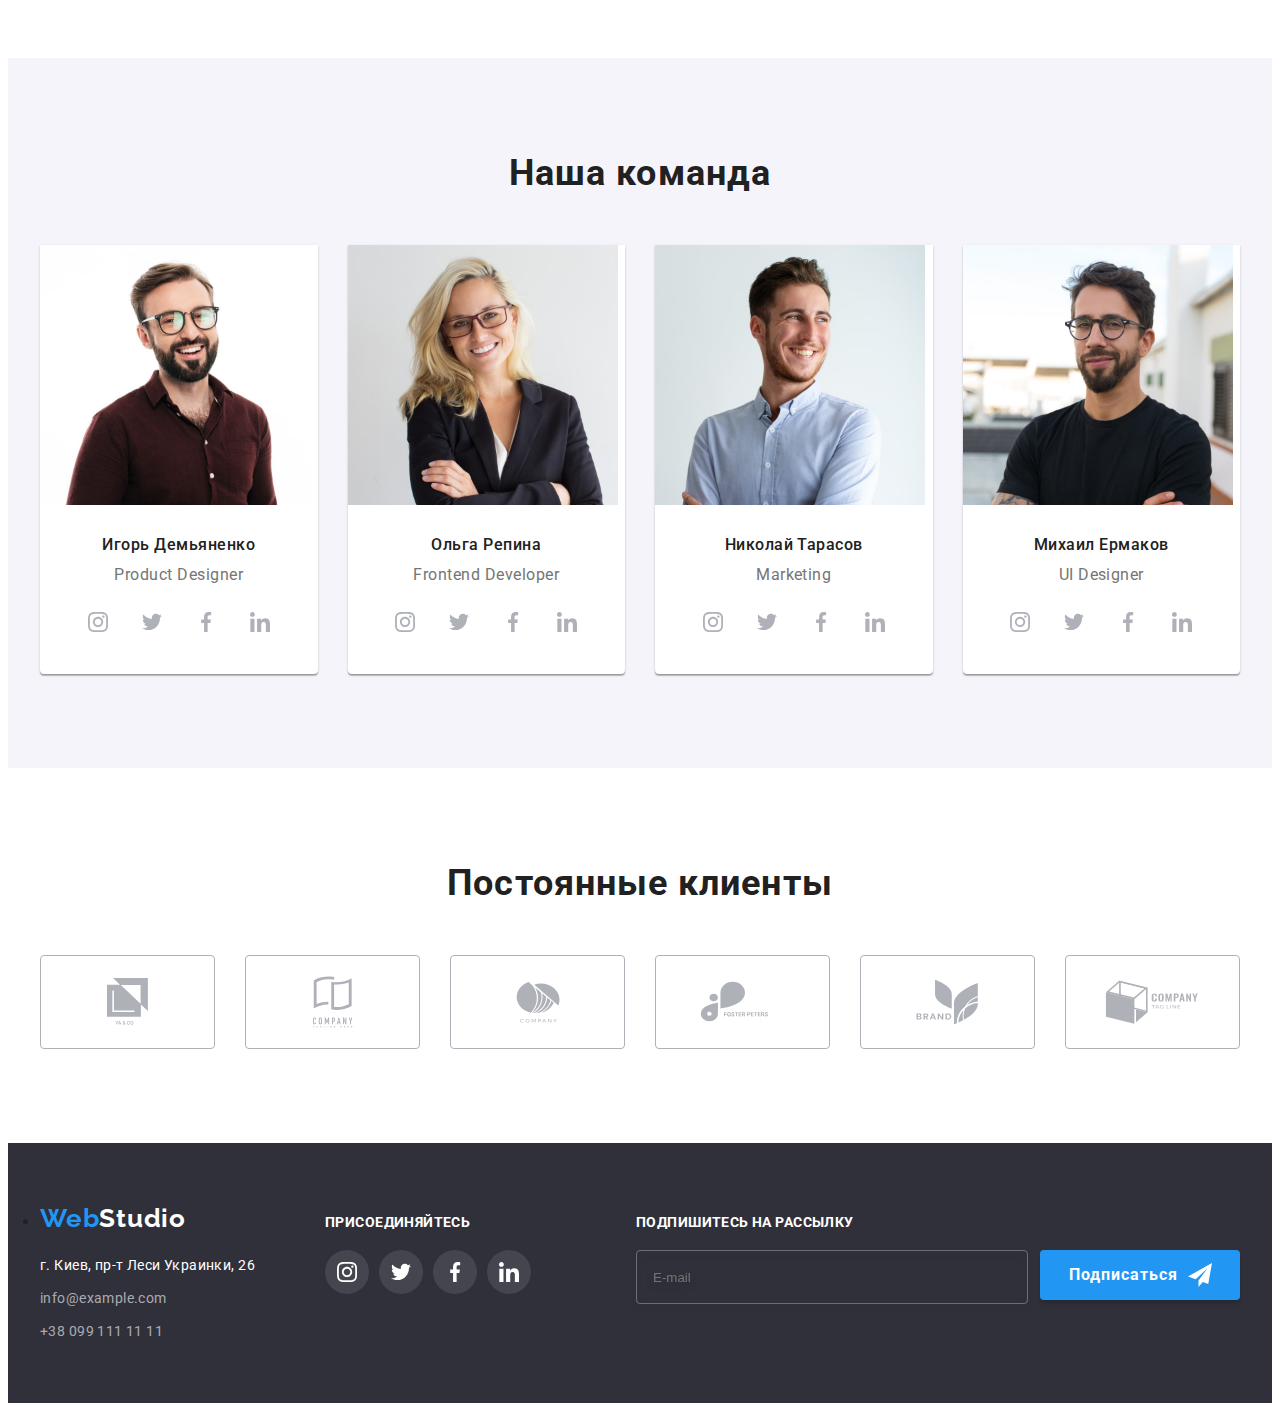
==== commit b687c375: "Add subscribe form in footer" ====
--- a/index.html
+++ b/index.html
@@ -426,9 +426,30 @@
               </li>
             </ul>
           </li>
+          <li class="footer-subscribe">
+            <h3 class="footer-sub-title">Подпишитесь на рассылку</h3>
+            <div class="footer-subscribe-wrap">
+              <form class="footer-form">
+                <input
+                  type="email"
+                  name="user-email"
+                  id="user-email"
+                  placeholder="E-mail"
+                  class="footer-input"
+                />
+              </form>
+              <button type="button" class="order-button footer-button" data-modal-open>
+                Подписаться
+                <svg class="footer-send-icon" width="24" height="24">
+                  <use href="./images/icons.svg#icon-send"></use>
+                </svg>
+              </button>
+            </div>
+          </li>
         </ul>
       </div>
     </footer>
+
     <!--Modal order-->
     <div class="backdrop is-hidden" data-modal>
       <div class="modal">
@@ -437,6 +458,67 @@
             <use href="./images/icons.svg#icon-close"></use>
           </svg>
         </button>
+        <p class="modal-title">Оставьте свои данные, мы вам перезвоним</p>
+        <form class="modal-form">
+          <div class="modal-field">
+            <label class="modal-label" for="user-name">Имя </label>
+            <div class="input-wrap">
+              <input type="text" name="user-name" id="user-name" class="modal-input" required />
+              <svg class="input-icon" width="12" height="12">
+                <use href="./images/icons.svg#icon-modal-name"></use>
+              </svg>
+            </div>
+          </div>
+          <div class="modal-field">
+            <label class="modal-label" for="user-tel">Телефон</label>
+            <div class="input-wrap">
+              <input type="tel" name="user-tel" id="user-tel" class="modal-input" required />
+              <svg class="input-icon" width="13" height="13">
+                <use href="./images/icons.svg#icon-modal-tel"></use>
+              </svg>
+            </div>
+          </div>
+          <div class="modal-field">
+            <label class="modal-label" for="user-email"> Почта</label>
+            <div class="input-wrap">
+              <input type="email" name="user-email" id="user-email" class="modal-input" required />
+              <svg class="input-icon" width="15" height="12">
+                <use href="./images/icons.svg#icon-modal-email"></use>
+              </svg>
+            </div>
+          </div>
+          <div class="modal-field">
+            <label class="modal-label" for="user-comment">Комментарий</label>
+            <textarea
+              name="user-comment"
+              class="modal-comment"
+              placeholder="Введите текст"
+              id="user-comment"
+            ></textarea>
+          </div>
+          <div class="modal-field">
+            <input
+              type="checkbox"
+              name="agreement"
+              id="agreement"
+              class="input-check visually-hidden"
+            />
+            <label for="agreement" class="check-text">
+              <span class="check-border-wrap">
+                <svg class="check-border" width="16" height="15">
+                  <use href="./images/icons.svg#icon-tick-border"></use>
+                </svg>
+              </span>
+              <span class="check-icon-wrap">
+                <svg class="check-icon" width="11" height="8">
+                  <use href="./images/icons.svg#icon-modal-tick"></use>
+                </svg>
+              </span>
+              Соглашаюсь с рассылкой и принимаю&nbsp;<a href="">Условия договора</a>
+            </label>
+          </div>
+          <button type="submit" class="order-button modal-button">Отправить</button>
+        </form>
       </div>
     </div>
     <script src="./js/modal.js"></script>
--- a/css/styles.css
+++ b/css/styles.css
@@ -584,6 +584,45 @@
   fill: var(--primary-white-color);
 }
 
+.footer-subscribe {
+  display: block;
+  margin-left: auto;
+}
+
+.footer-subscribe-wrap {
+  display: flex;
+}
+
+.footer-input {
+  background-color: transparent;
+  outline: transparent;
+  border: 1px solid rgba(255, 255, 255, 0.3);
+  filter: drop-shadow(0px 4px 4px rgba(0, 0, 0, 0.15));
+  border-radius: 4px;
+  color: var(--primary-white-color);
+
+  width: 358px;
+  height: 100%;
+
+  padding-left: 16px;
+  padding-right: 16px;
+  margin-right: 12px;
+}
+
+.footer-button {
+  position: relative;
+  padding-left: 29px;
+  padding-right: 62px;
+}
+
+.footer-send-icon {
+  position: absolute;
+  top: 50%;
+  transform: translateY(-50%);
+  margin-left: 10px;
+  fill: var(--primary-white-color);
+}
+
 /*--------------------------PORTFOLIO PAGE--------------------------*/
 
 /*Filter*/
@@ -741,6 +780,7 @@
   box-shadow: 0px 1px 3px rgba(0, 0, 0, 0.12), 0px 1px 1px rgba(0, 0, 0, 0.14),
     0px 2px 1px rgba(0, 0, 0, 0.2);
   border-radius: 4px;
+  padding: 40px;
 }
 
 .modal-close-btn {
@@ -751,7 +791,7 @@
   position: absolute;
   top: 8px;
   right: 8px;
-  transition: fill 250ms cubic-bezier(0.4, 0, 0.2, 1), box-shadow 250ms cubic-bezier(0.4, 0, 0.2, 1);
+  transition: fill 250ms cubic-bezier(0.4, 0, 0.2, 1);
 
   width: 30px;
   height: 30px;
@@ -763,7 +803,6 @@
 .modal-close-btn:hover,
 .modal-close-btn:focus {
   cursor: pointer;
-  box-shadow: 0px 1px 3px rgba(0, 0, 0, 0.12);
   fill: var(--accent-color);
 }
 
@@ -772,3 +811,174 @@
   visibility: hidden;
   pointer-events: none;
 }
+
+.modal-title {
+  font-weight: 700;
+  font-size: 20px;
+  line-height: calc(23 / 20);
+  text-align: center;
+  letter-spacing: 0.03em;
+
+  margin-bottom: 12px;
+}
+
+.modal-input {
+  background-color: transparent;
+  outline: transparent;
+  color: var(--primary-text-color);
+
+  width: 100%;
+  height: 40px;
+  border: 1px solid rgba(33, 33, 33, 0.2);
+  border-radius: 4px;
+  margin-bottom: 10px;
+  margin-top: 4px;
+
+  padding-left: 42px;
+
+  transition: border-color 250ms cubic-bezier(0.4, 0, 0.2, 1);
+}
+
+.input-wrap {
+  position: relative;
+}
+
+.input-icon {
+  position: absolute;
+  left: 21px;
+  top: 50%;
+  transform: translate(-50%, -50%);
+
+  fill: var(--primary-text-color);
+
+  transition: fill 250ms cubic-bezier(0.4, 0, 0.2, 1);
+}
+
+.modal-input:focus {
+  border-color: var(--accent-color);
+}
+
+.modal-input:focus + .input-icon {
+  fill: var(--accent-color);
+}
+
+.modal-label {
+  color: var(--text-color);
+
+  font-size: 12px;
+  line-height: calc(14 / 12);
+  letter-spacing: 0.01em;
+}
+
+.modal-button {
+  display: block;
+  margin: 0 auto;
+}
+
+.modal-comment::placeholder {
+  color: rgba(117, 117, 117, 0.5);
+
+  font-size: 14px;
+  line-height: 1.14;
+  letter-spacing: 0.01em;
+}
+
+.modal-comment {
+  outline: transparent;
+  color: var(--primary-text-color);
+  width: 100%;
+  height: 120px;
+  border: 1px solid rgba(33, 33, 33, 0.2);
+  border-radius: 4px;
+  margin-top: 4px;
+  resize: none;
+
+  padding: 12px 16px;
+
+  transition: border-color 250ms cubic-bezier(0.4, 0, 0.2, 1);
+}
+
+.modal-comment:focus {
+  border-color: var(--accent-color);
+}
+
+.check-text {
+  color: var(--text-color);
+
+  font-size: 14px;
+  line-height: 1.7;
+  letter-spacing: 0.03em;
+
+  display: flex;
+  align-items: center;
+  justify-content: center;
+  margin-top: 20px;
+  margin-bottom: 30px;
+}
+
+.check-text > a {
+  color: var(--accent-color);
+}
+
+.check-text span {
+  display: flex;
+  align-items: center;
+  justify-content: center;
+  margin-right: 7px;
+}
+
+.check-border {
+  fill: var(--primary-text-color);
+}
+
+.check-icon-wrap {
+  position: relative;
+
+  background-color: var(--accent-color);
+  border-radius: 2px;
+  width: 16px;
+  height: 15px;
+}
+
+.check-icon {
+  position: absolute;
+  left: 8px;
+  top: 50%;
+  transform: translate(-50%, -50%);
+
+  fill: transparent;
+}
+
+.input-check:not(:checked) + .check-text .check-icon-wrap {
+  display: none;
+}
+
+.input-check:checked + .check-text .check-icon-wrap {
+  display: block;
+}
+
+.input-check:checked + .check-text .check-icon {
+  fill: #ffffff;
+}
+
+.input-check:checked + .check-text .check-border-wrap {
+  display: none;
+}
+
+/*
+.check-text::before {
+  content: '';
+  width: 16px;
+  height: 15px;
+  border: 2px solid var(--primary-text-color);
+  border-radius: 2px;
+  align-items: center;
+}
+
+.input-check:checked + .check-text::before {
+  background-color: var(--accent-color);
+  border-color: var(--accent-color);
+  background-image: url(../images/modal-tick.svg);
+  background-repeat: no-repeat;
+  background-position: center;
+}*/
